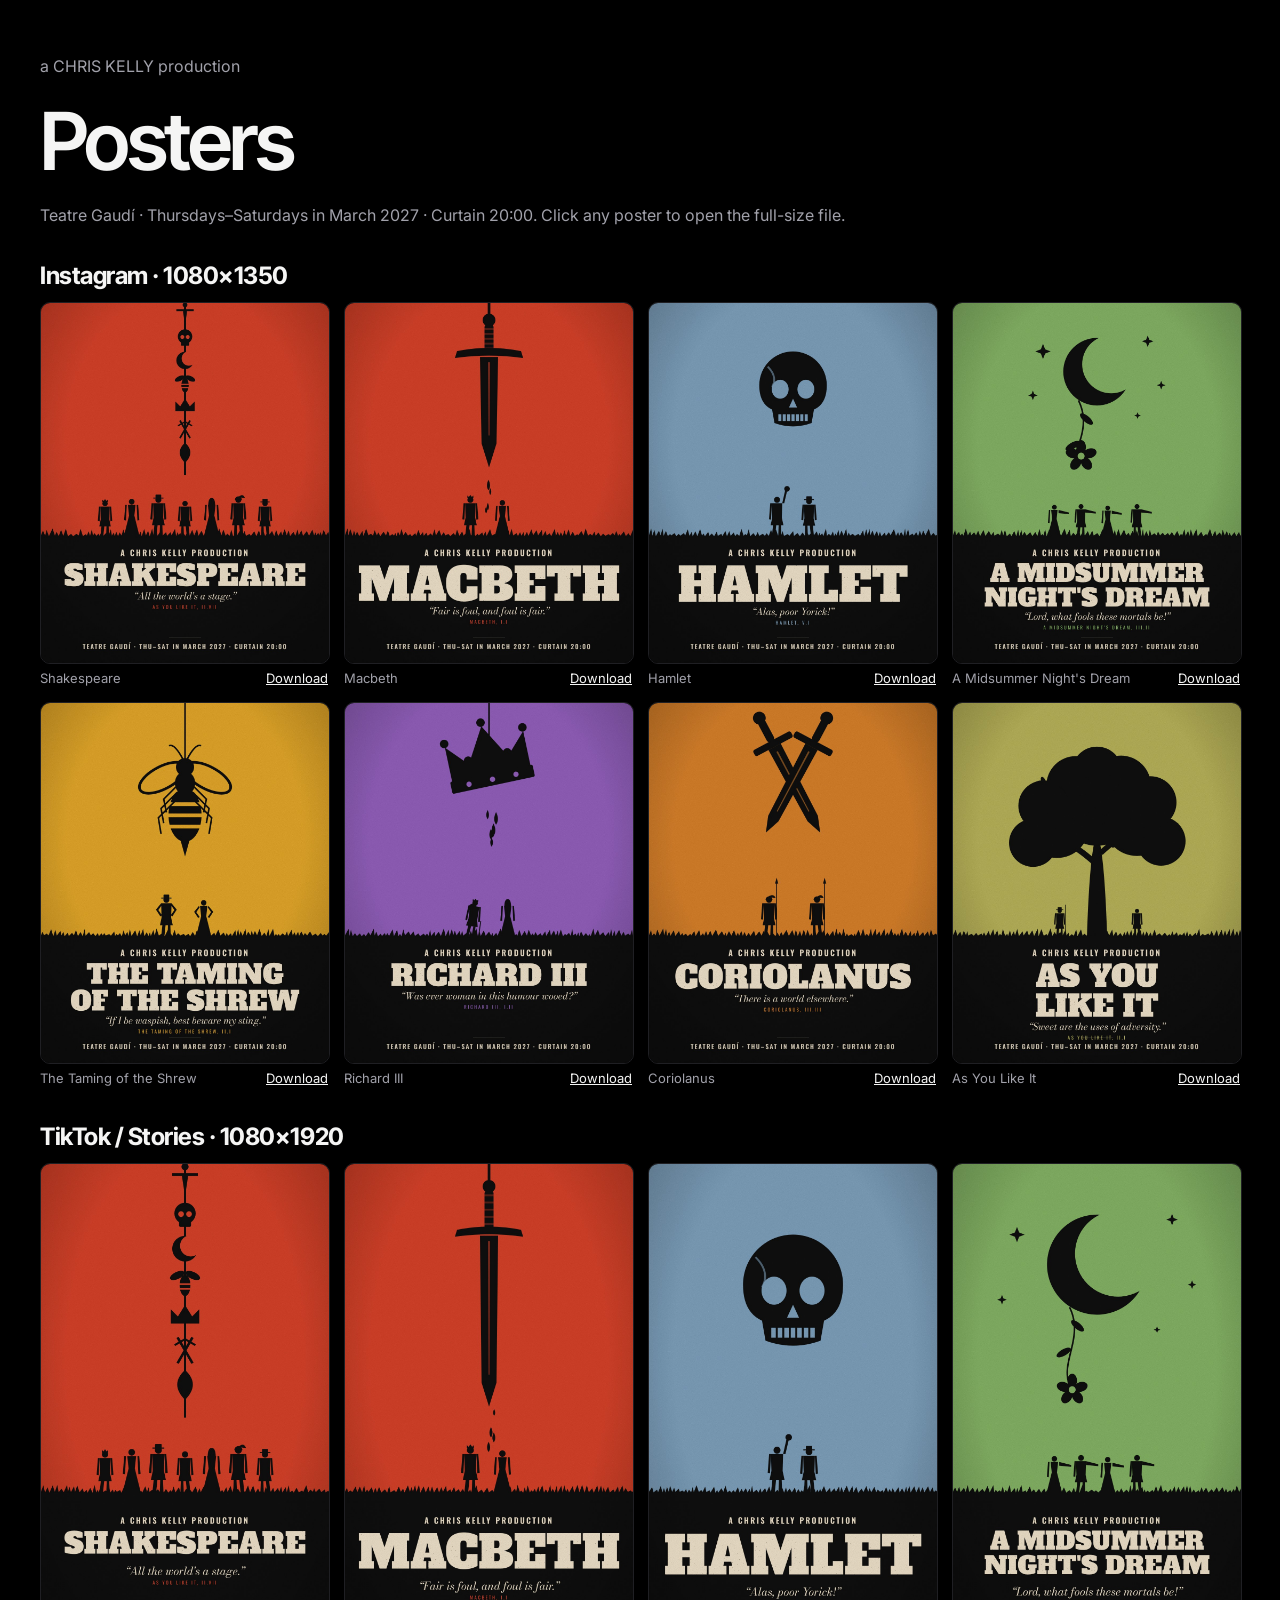
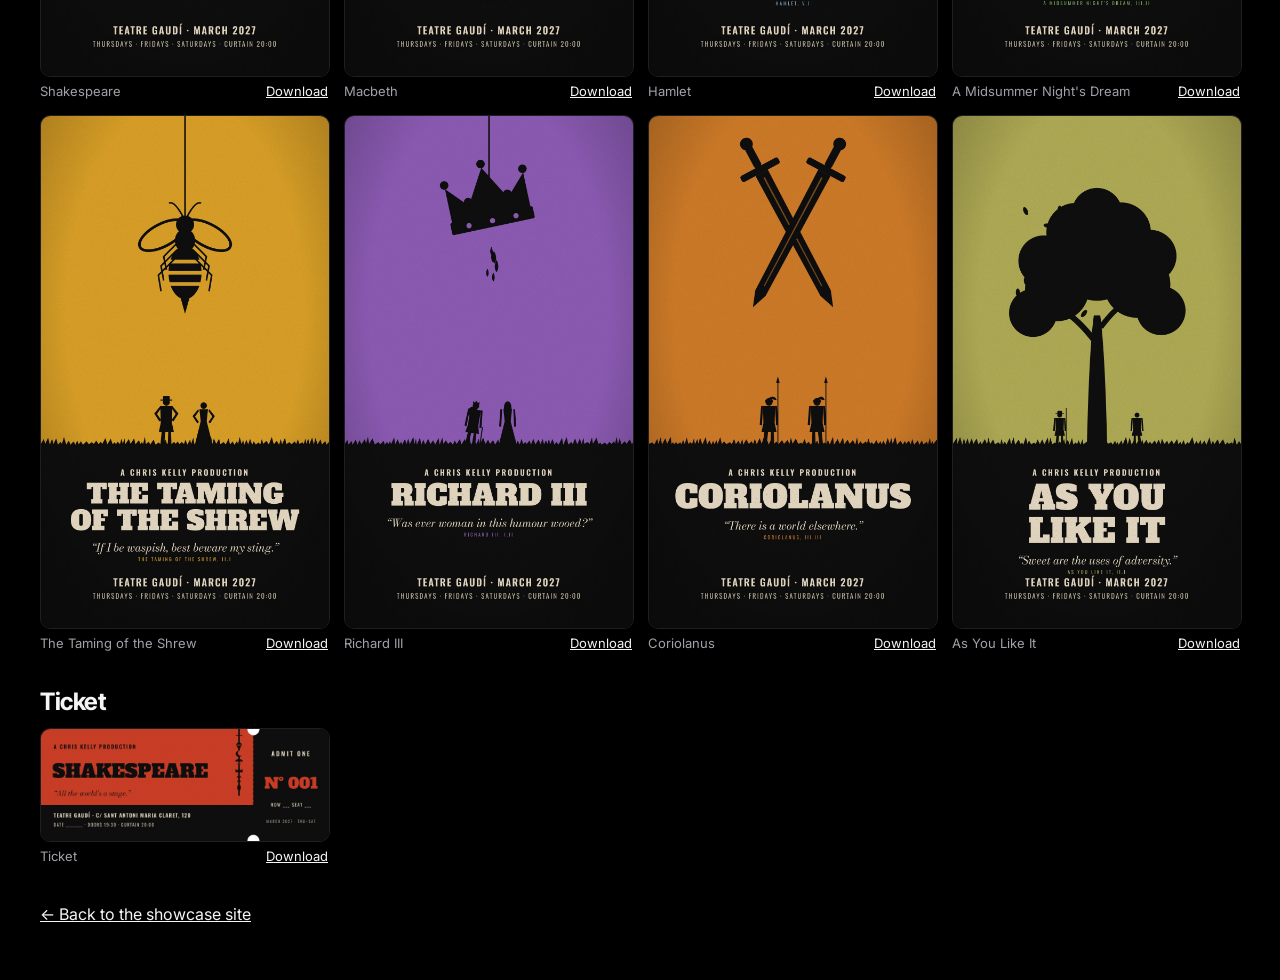
==== posters/index.html @ ab5d0c01 "Shakespeare Showcase: site, posters, scripts Co-Authored-By: Claude Opus 5.5 <noreply@anthropic.com>" ====
<!DOCTYPE html><html lang="en"><head><meta charset="utf-8"><meta name="viewport" content="width=device-width,initial-scale=1"><title>Posters · Shakespeare Showcase</title>
<link href="https://fonts.googleapis.com/css2?family=Inter:wght@400;600&family=Inter+Tight:wght@600&display=swap" rel="stylesheet">
<style>body{margin:0;background:#000;color:#f5f5f4;font-family:Inter,system-ui,sans-serif}main{max-width:1200px;margin:0 auto;padding:40px 20px}h1{font-family:"Inter Tight",Inter;font-weight:600;letter-spacing:-.04em;font-size:clamp(40px,7vw,80px);margin:0 0 6px}p{color:#a1a1aa}h2{font-family:"Inter Tight";letter-spacing:-.02em;margin:36px 0 12px}.g{display:grid;grid-template-columns:repeat(auto-fill,minmax(230px,1fr));gap:16px}figure{margin:0}img{width:100%;display:block;border-radius:10px;border:1px solid #1f1f23}figcaption{display:flex;justify-content:space-between;font-size:13px;color:#a1a1aa;margin-top:6px}a{color:#f5f5f4}</style></head><body><main>
<p>a CHRIS KELLY production</p><h1>Posters</h1><p>Teatre Gaudí · Thursdays–Saturdays in March 2027 · Curtain 20:00. Click any poster to open the full-size file.</p>
<h2>Instagram · 1080×1350</h2><div class="g" id="ig"></div><h2>TikTok / Stories · 1080×1920</h2><div class="g" id="st"></div><h2>Ticket</h2><div class="g"><figure><a href="jpg/ticket.jpg"><img src="jpg/ticket.jpg" alt="Ticket"></a><figcaption>Ticket<a href="jpg/ticket.jpg" download>Download</a></figcaption></figure></div>
<p style="margin-top:40px"><a href="../">← Back to the showcase site</a></p></main>
<script>const P=[["company","Shakespeare"],["macbeth","Macbeth"],["hamlet","Hamlet"],["midsummer","A Midsummer Night's Dream"],["shrew","The Taming of the Shrew"],["richard","Richard III"],["coriolanus","Coriolanus"],["ayli","As You Like It"]];
for(const [s,id] of [["ig","ig"],["story","st"]])document.getElementById(id).innerHTML=P.map(([k,l])=>`<figure><a href="jpg/${k}-${s}.jpg"><img src="jpg/${k}-${s}.jpg" alt="${l} poster" loading="lazy"></a><figcaption>${l}<a href="jpg/${k}-${s}.jpg" download>Download</a></figcaption></figure>`).join("")</script></body></html>
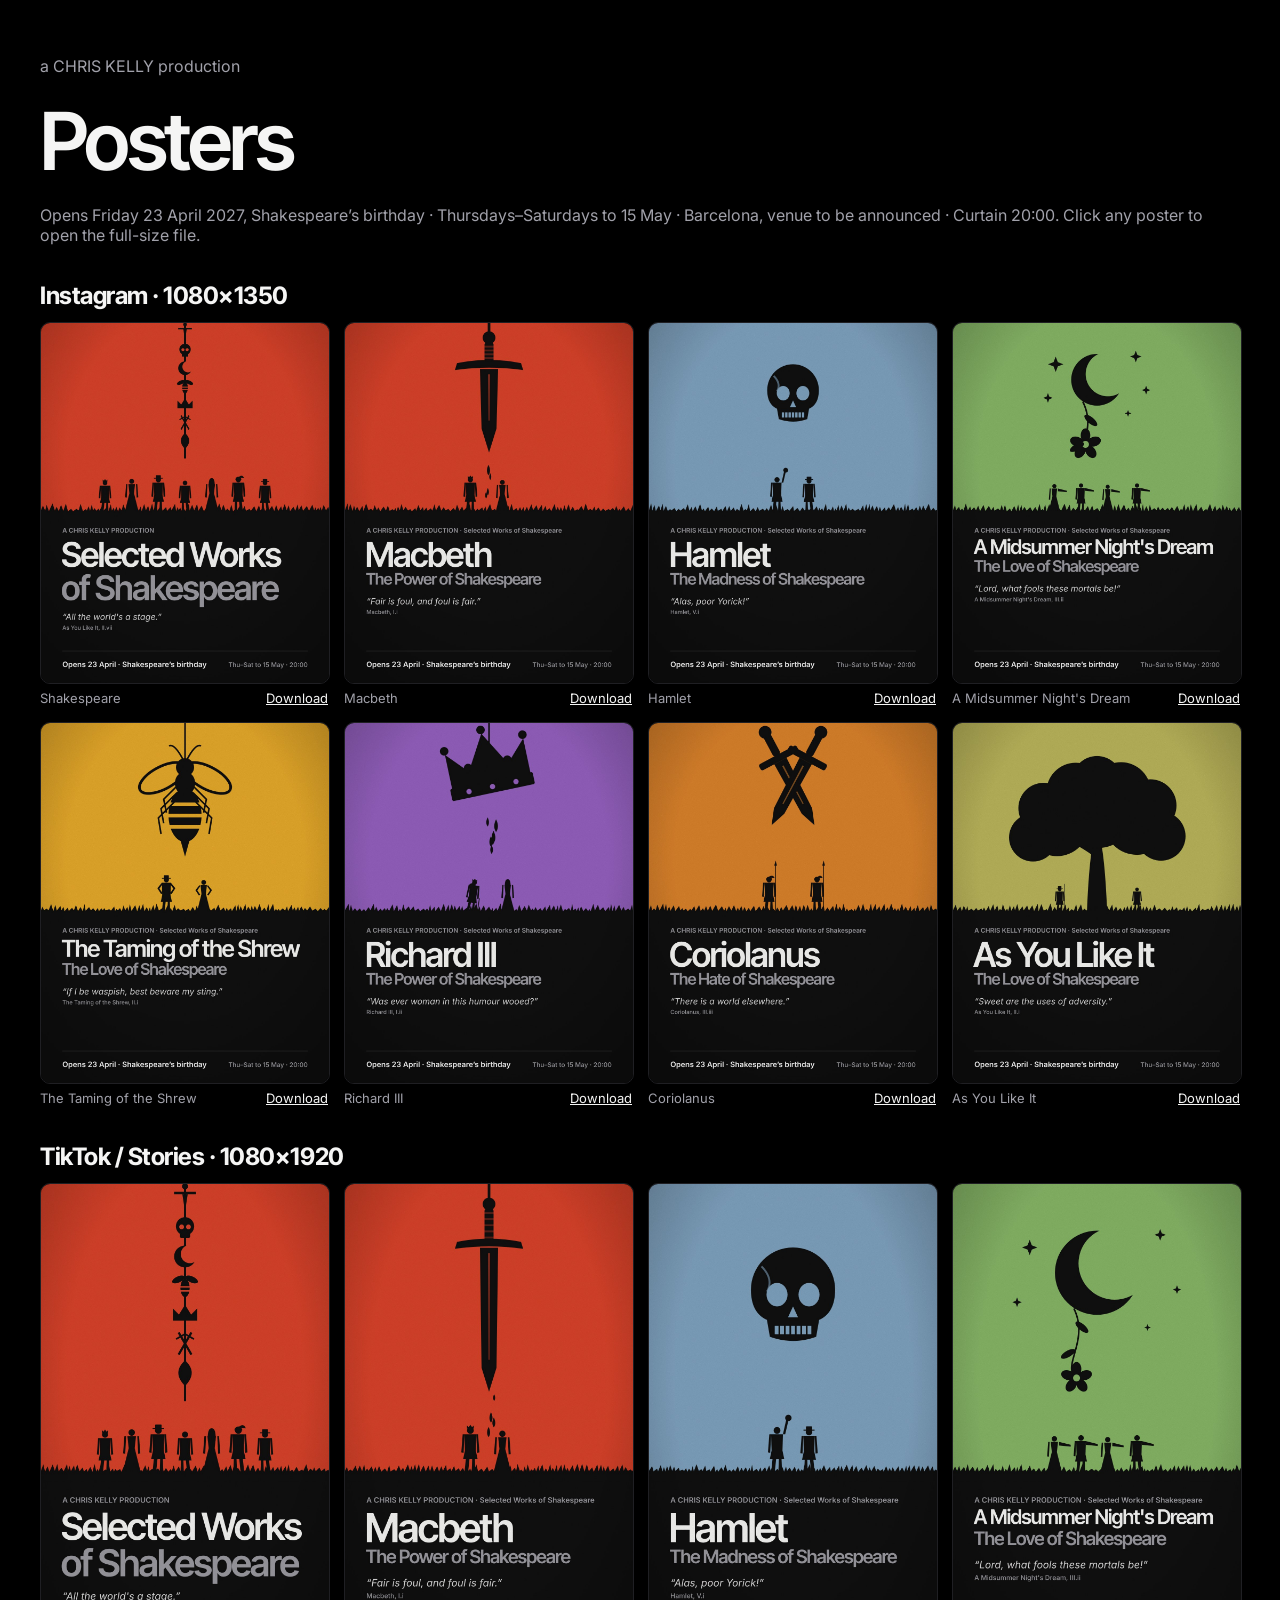
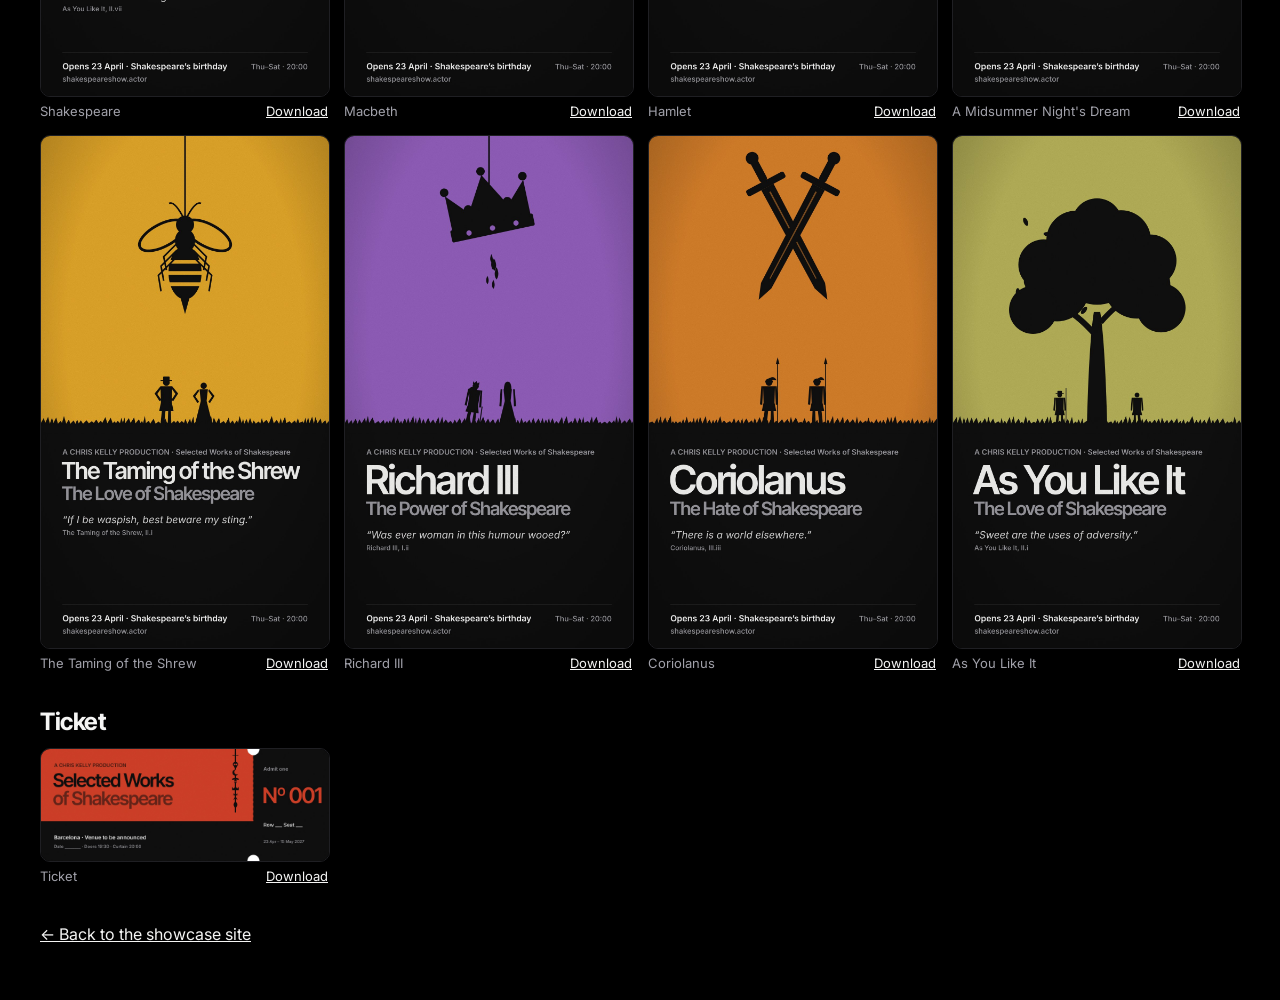
==== commit 68be9952: "Opening night on Shakespeare's birthday (Fri 23 Apr 2027) + venue pitch page - Run: Thu–Sat, 23 Apri" ====
--- a/posters/index.html
+++ b/posters/index.html
@@ -1,7 +1,7 @@
 <!DOCTYPE html><html lang="en"><head><meta charset="utf-8"><meta name="viewport" content="width=device-width,initial-scale=1"><title>Posters · Shakespeare Showcase</title>
 <link href="https://fonts.googleapis.com/css2?family=Inter:wght@400;600&family=Inter+Tight:wght@600&display=swap" rel="stylesheet">
 <style>body{margin:0;background:#000;color:#f5f5f4;font-family:Inter,system-ui,sans-serif}main{max-width:1200px;margin:0 auto;padding:40px 20px}h1{font-family:"Inter Tight",Inter;font-weight:600;letter-spacing:-.04em;font-size:clamp(40px,7vw,80px);margin:0 0 6px}p{color:#a1a1aa}h2{font-family:"Inter Tight";letter-spacing:-.02em;margin:36px 0 12px}.g{display:grid;grid-template-columns:repeat(auto-fill,minmax(230px,1fr));gap:16px}figure{margin:0}img{width:100%;display:block;border-radius:10px;border:1px solid #1f1f23}figcaption{display:flex;justify-content:space-between;font-size:13px;color:#a1a1aa;margin-top:6px}a{color:#f5f5f4}</style></head><body><main>
-<p>a CHRIS KELLY production</p><h1>Posters</h1><p>Teatre Gaudí · Thursdays–Saturdays in March 2027 · Curtain 20:00. Click any poster to open the full-size file.</p>
+<p>a CHRIS KELLY production</p><h1>Posters</h1><p>Opens Friday 23 April 2027, Shakespeare’s birthday · Thursdays–Saturdays to 15 May · Barcelona, venue to be announced · Curtain 20:00. Click any poster to open the full-size file.</p>
 <h2>Instagram · 1080×1350</h2><div class="g" id="ig"></div><h2>TikTok / Stories · 1080×1920</h2><div class="g" id="st"></div><h2>Ticket</h2><div class="g"><figure><a href="jpg/ticket.jpg"><img src="jpg/ticket.jpg" alt="Ticket"></a><figcaption>Ticket<a href="jpg/ticket.jpg" download>Download</a></figcaption></figure></div>
 <p style="margin-top:40px"><a href="../">← Back to the showcase site</a></p></main>
 <script>const P=[["company","Shakespeare"],["macbeth","Macbeth"],["hamlet","Hamlet"],["midsummer","A Midsummer Night's Dream"],["shrew","The Taming of the Shrew"],["richard","Richard III"],["coriolanus","Coriolanus"],["ayli","As You Like It"]];
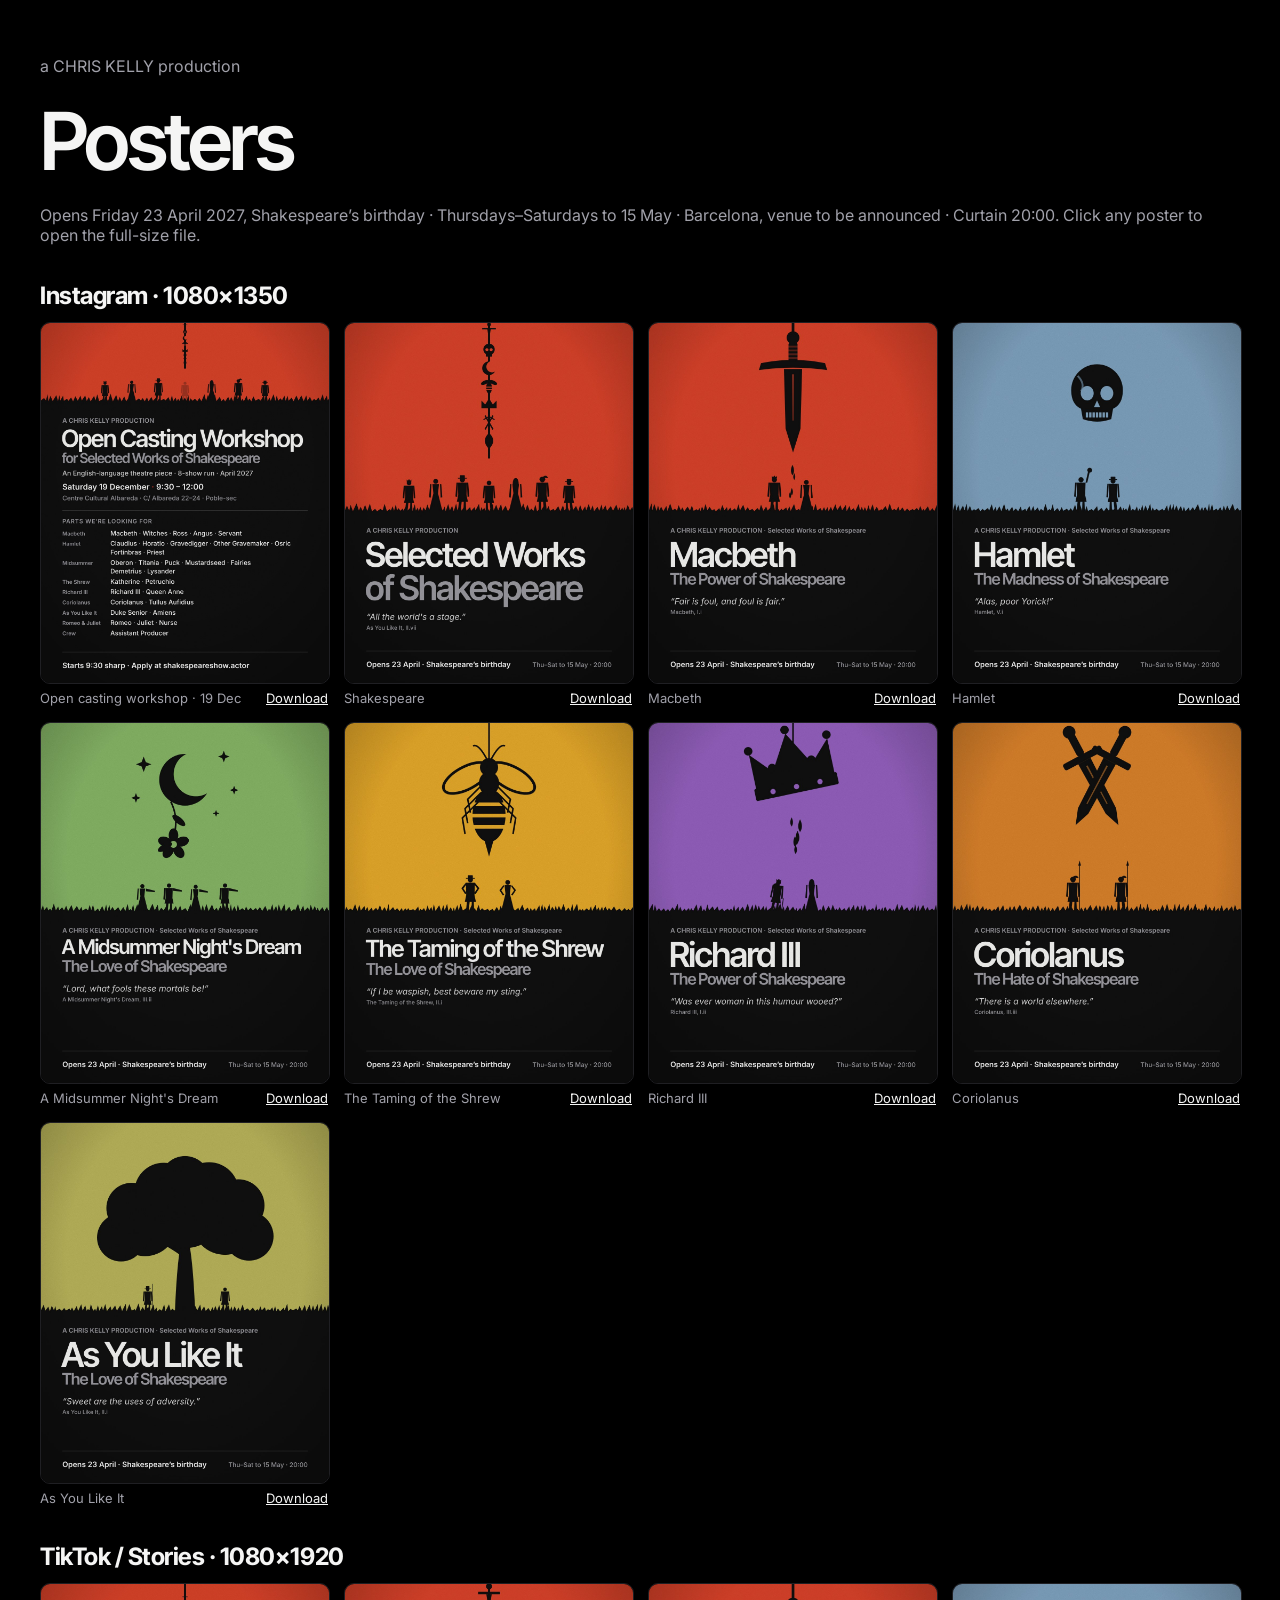
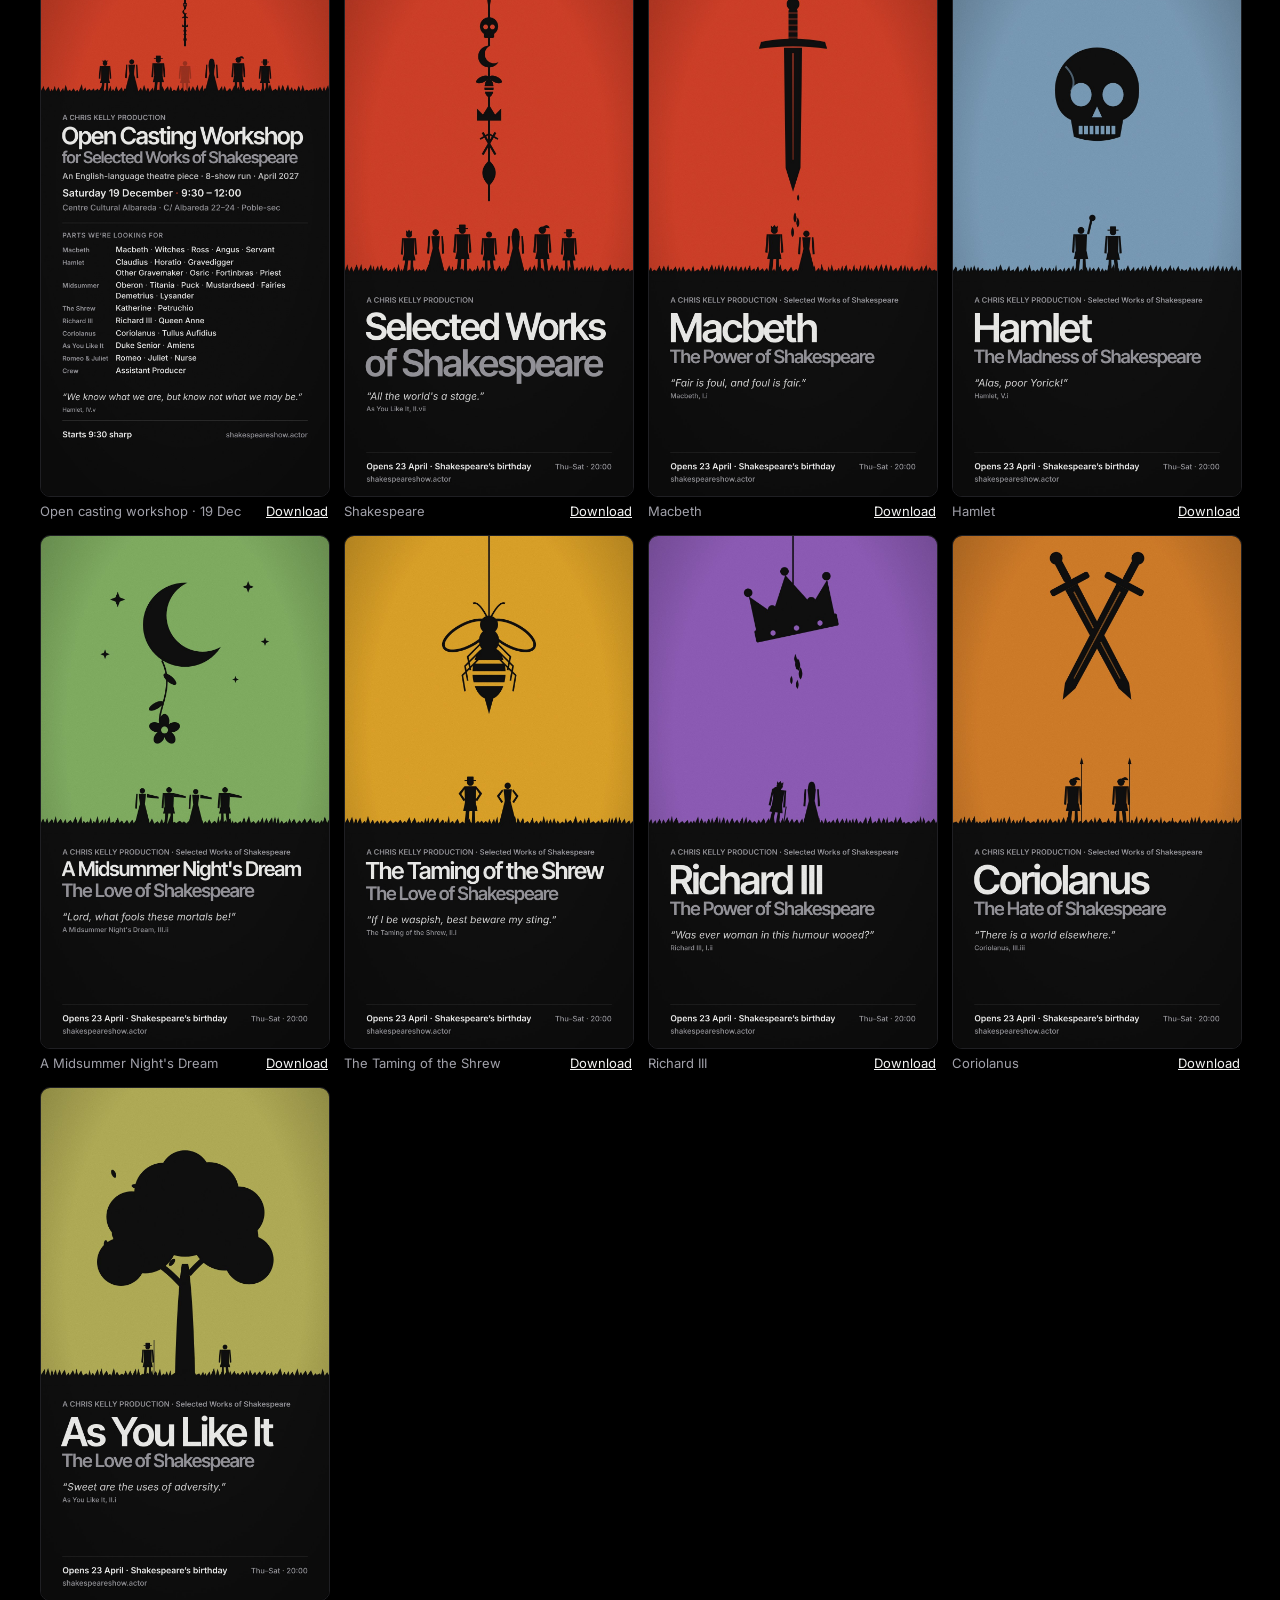
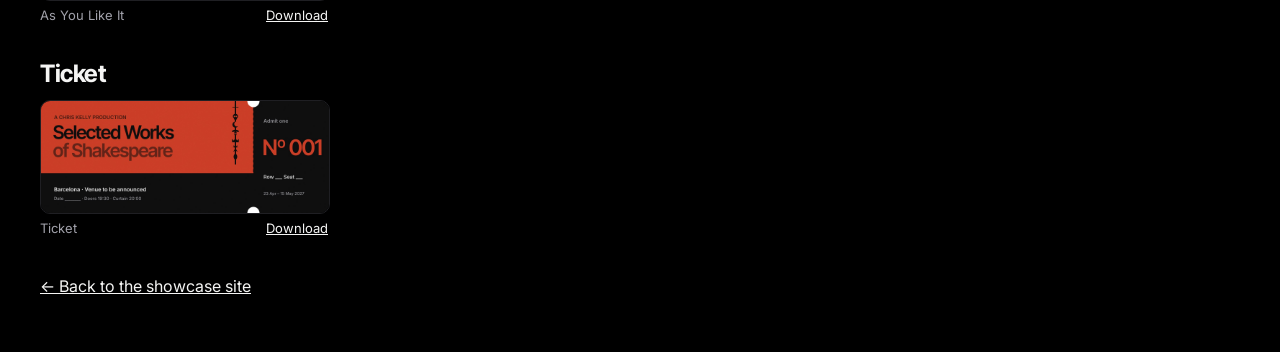
==== commit 2120e0ce: "Teo plays Polonius; free Puck, Other Gravemaker, Amiens; add open casting workshop posters - Poloniu" ====
--- a/posters/index.html
+++ b/posters/index.html
@@ -4,5 +4,5 @@
 <p>a CHRIS KELLY production</p><h1>Posters</h1><p>Opens Friday 23 April 2027, Shakespeare’s birthday · Thursdays–Saturdays to 15 May · Barcelona, venue to be announced · Curtain 20:00. Click any poster to open the full-size file.</p>
 <h2>Instagram · 1080×1350</h2><div class="g" id="ig"></div><h2>TikTok / Stories · 1080×1920</h2><div class="g" id="st"></div><h2>Ticket</h2><div class="g"><figure><a href="jpg/ticket.jpg"><img src="jpg/ticket.jpg" alt="Ticket"></a><figcaption>Ticket<a href="jpg/ticket.jpg" download>Download</a></figcaption></figure></div>
 <p style="margin-top:40px"><a href="../">← Back to the showcase site</a></p></main>
-<script>const P=[["company","Shakespeare"],["macbeth","Macbeth"],["hamlet","Hamlet"],["midsummer","A Midsummer Night's Dream"],["shrew","The Taming of the Shrew"],["richard","Richard III"],["coriolanus","Coriolanus"],["ayli","As You Like It"]];
+<script>const P=[["casting","Open casting workshop · 19 Dec"],["company","Shakespeare"],["macbeth","Macbeth"],["hamlet","Hamlet"],["midsummer","A Midsummer Night's Dream"],["shrew","The Taming of the Shrew"],["richard","Richard III"],["coriolanus","Coriolanus"],["ayli","As You Like It"]];
 for(const [s,id] of [["ig","ig"],["story","st"]])document.getElementById(id).innerHTML=P.map(([k,l])=>`<figure><a href="jpg/${k}-${s}.jpg"><img src="jpg/${k}-${s}.jpg" alt="${l} poster" loading="lazy"></a><figcaption>${l}<a href="jpg/${k}-${s}.jpg" download>Download</a></figcaption></figure>`).join("")</script></body></html>
